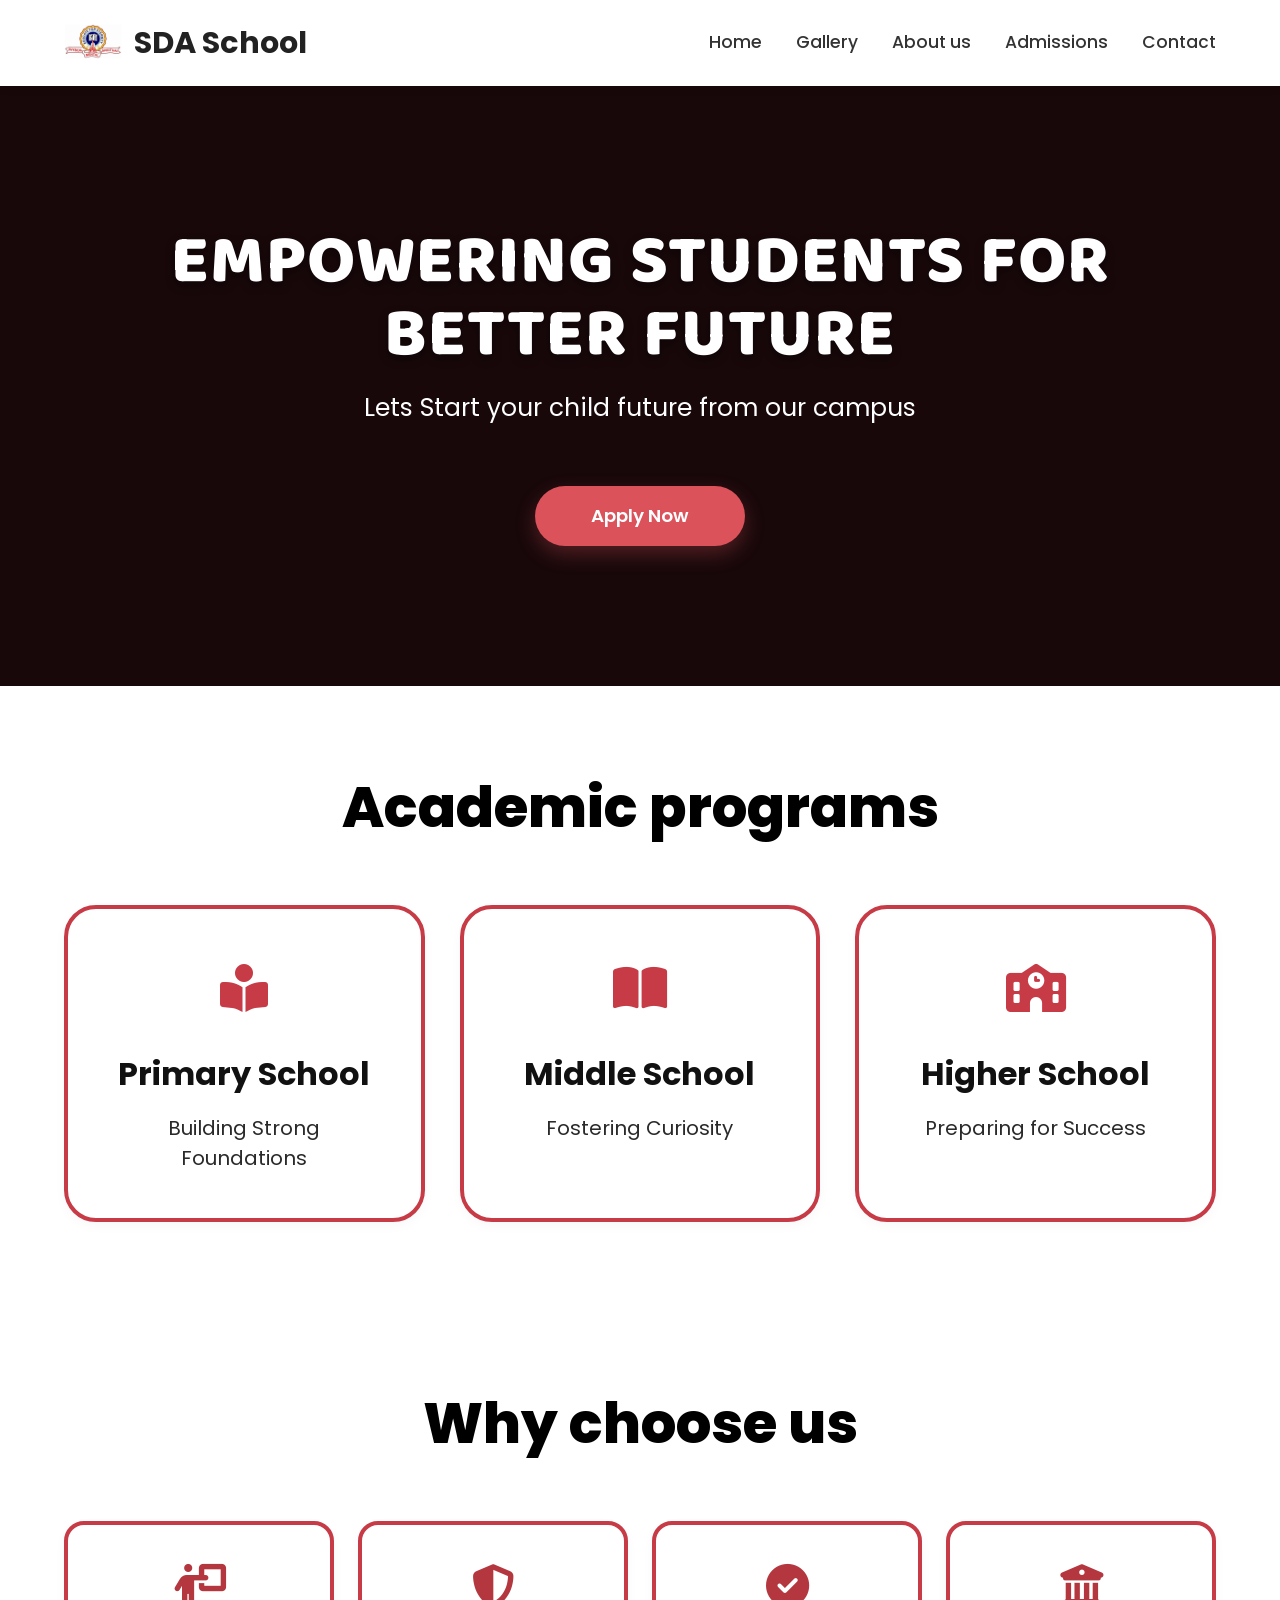
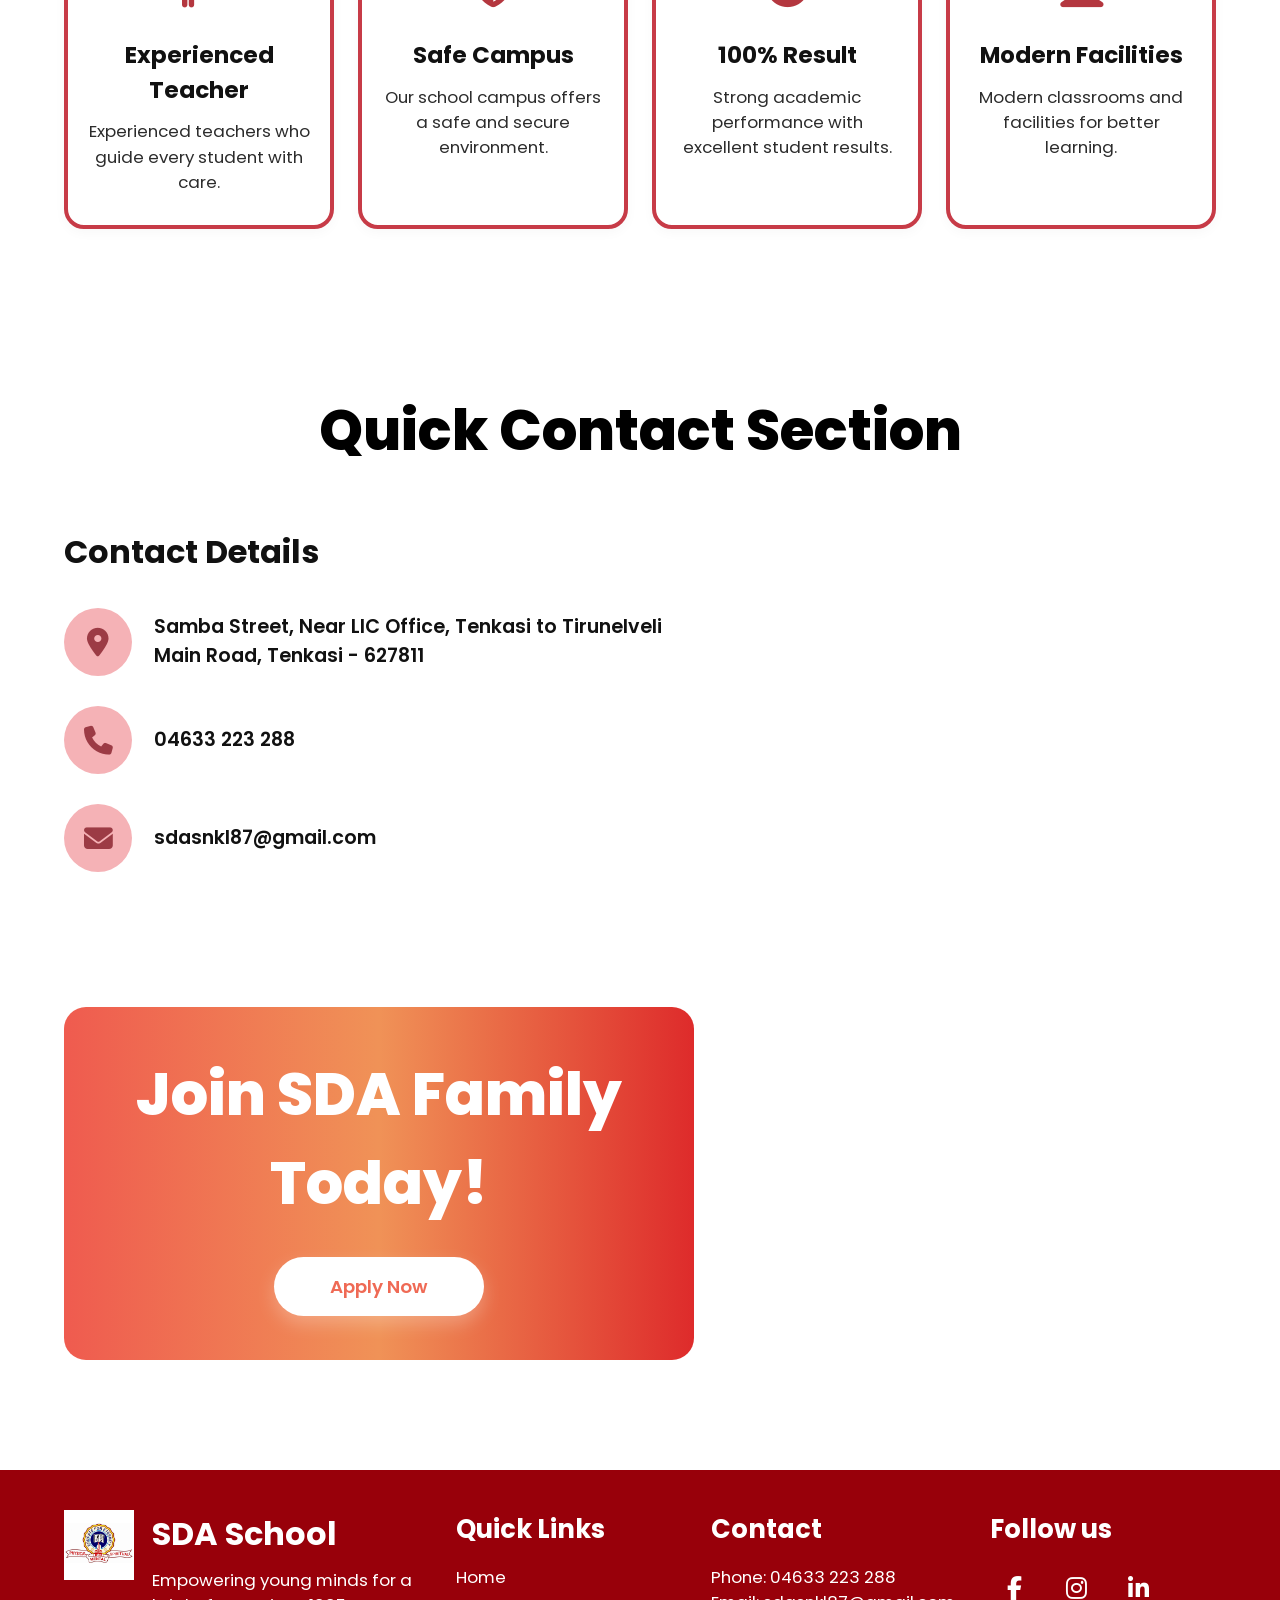
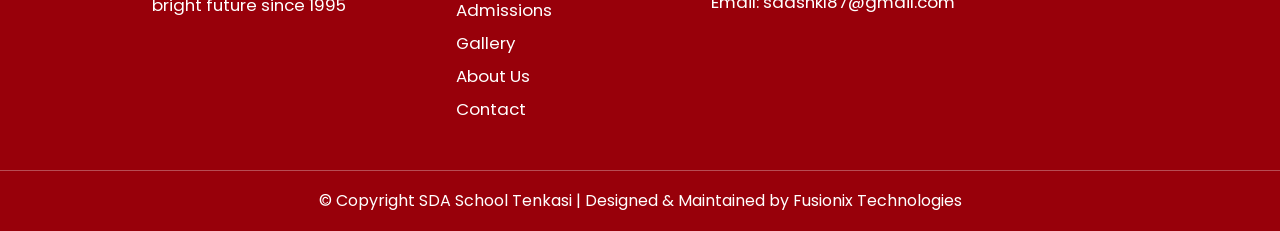
==== index.html @ a0b16a86 "completed at iniatly wait for changes" ====
<!DOCTYPE html>
<html lang="en">
<head>
  <meta charset="UTF-8" />
  <meta name="viewport" content="width=device-width, initial-scale=1.0" />
  <title>SDA School</title>

  <link rel="preconnect" href="https://fonts.googleapis.com">
  <link rel="preconnect" href="https://fonts.gstatic.com" crossorigin>
  <link href="https://fonts.googleapis.com/css2?family=Baloo+2:wght@700;800&family=Poppins:wght@300;400;500;600;700;800&display=swap" rel="stylesheet">

  <link
    rel="stylesheet"
    href="https://cdnjs.cloudflare.com/ajax/libs/font-awesome/6.5.2/css/all.min.css"
  />

  <!-- AOS animation -->
  <link href="https://unpkg.com/aos@2.3.4/dist/aos.css" rel="stylesheet">

  <link rel="stylesheet" href="styles.css" />
</head>
<body>

  <!-- Header -->
  <header class="header">
    <div class="container nav-container">
      <div class="logo-box">
        <img src="images/school-logo.jpg" alt="SDA School Logo" class="logo" />
        <h2>SDA School</h2>
      </div>

      <nav class="navbar" id="navbar">
        <a href="#home">Home</a>
        <a href="gallery.html">Gallery</a>
        <a href="about.html">About us</a>
        
        <a href="admission.html">Admissions</a>
        <a href="contact.html">Contact</a>
      </nav>

      <div class="menu-toggle" id="menu-toggle">
        <i class="fa-solid fa-bars"></i>
      </div>
    </div>
  </header>

 <div class="hero">
  <div class="slider">
    <img src="images/school-enterce.JPG" class="slide">
    <img src="images/School-frontview.JPG" class="slide">
    <img src="images/school-innerview(1).JPG" class="slide">
  </div>

  <div class="overlay"></div>

  <div class="hero-content">
    <h1 data-aos="fade-up" data-aos-duration="1000">EMPOWERING STUDENTS FOR<br>BETTER FUTURE</h1>
    <p data-aos="fade-up" data-aos-duration="1000">Lets Start your child future from our campus</p>

    <div class="hero-buttons"data-aos="fade-up" data-aos-delay="400" data-aos-duration="800">
       <div class="hero-buttons" data-aos="fade-up" data-aos-delay="300">
        <a href="contact.html" class="btn btn-primary">Apply Now</a>
        
      </div>
    </div>
  </div>
</div>

  <!-- Academic Programs -->
  <section class="section" id="academics">
    <div class="container">
      <h2 class="section-title" data-aos="fade-up">Academic programs</h2>

      <div class="program-grid">
        <div class="program-card" data-aos="zoom-in" data-aos-delay="100">
          <div class="program-icon">
            <i class="fa-solid fa-book-open-reader"></i>
          </div>
          <h3>Primary School</h3>
          <p>Building Strong <br> Foundations</p>
        </div>

        <div class="program-card" data-aos="zoom-in" data-aos-delay="200">
          <div class="program-icon">
            <i class="fa-solid fa-book-open"></i>
          </div>
          <h3>Middle School</h3>
          <p>Fostering Curiosity</p>
        </div>

        <div class="program-card" data-aos="zoom-in" data-aos-delay="300">
          <div class="program-icon">
            <i class="fa-solid fa-school"></i>
          </div>
          <h3>Higher School</h3>
          <p>Preparing for Success</p>
        </div>
      </div>
    </div>
  </section>

  <!-- Why Choose Us -->
  <section class="section why-section" id="about">
    <div class="container">
      <h2 class="section-title" data-aos="fade-up">Why choose us</h2>

      <div class="why-grid">
        <div class="why-card" data-aos="fade-up" data-aos-delay="100">
          <div class="why-icon">
            <i class="fa-solid fa-person-chalkboard"></i>
          </div>
          <h3>Experienced Teacher</h3>
          <p>Experienced teachers who guide every student with care.</p>
        </div>

        <div class="why-card" data-aos="fade-up" data-aos-delay="200">
          <div class="why-icon">
            <i class="fa-solid fa-shield-halved"></i>
          </div>
          <h3>Safe Campus</h3>
          <p>Our school campus offers a safe and secure environment.</p>
        </div>

        <div class="why-card" data-aos="fade-up" data-aos-delay="300">
          <div class="why-icon">
            <i class="fa-solid fa-circle-check"></i>
          </div>
          <h3>100% Result</h3>
          <p>Strong academic performance with excellent student results.</p>
        </div>

        <div class="why-card" data-aos="fade-up" data-aos-delay="400">
          <div class="why-icon">
            <i class="fa-solid fa-building-columns"></i>
          </div>
          <h3>Modern Facilities</h3>
          <p>Modern classrooms and facilities for better learning.</p>
        </div>
      </div>
    </div>
  </section>

  <!-- Contact -->
  <section class="section contact-section" id="contact">
    <div class="container">
      <h2 class="section-title" data-aos="fade-up">Quick Contact Section</h2>

      <div class="contact-wrapper">
        <div class="contact-left" data-aos="fade-right" data-aos-duration="1000">
          <h3>Contact Details</h3>

          <div class="contact-item">
            <div class="contact-icon pink">
              <i class="fa-solid fa-location-dot"></i>
            </div>
            <p>Samba Street, Near LIC Office, Tenkasi to Tirunelveli Main Road, Tenkasi - 627811</p>
          </div>

          <div class="contact-item">
            <div class="contact-icon pink">
              <i class="fa-solid fa-phone"></i>
            </div>
            <p>04633 223 288</p>
          </div>

          <div class="contact-item">
            <div class="contact-icon pink">
              <i class="fa-solid fa-envelope"></i>
            </div>
            <p>sdasnkl87@gmail.com</p>
          </div>
        </div>

       <div class="contact-right">
  <iframe 
    src="https://www.google.com/maps?q=SDA+School+Tenkasi&output=embed"
    width="100%" 
    height="350" 
    style="border:0; border-radius:10px;" 
    allowfullscreen="" 
    loading="lazy">
  </iframe>
</div>

      <!-- CTA -->
      <div class="cta-box" data-aos="zoom-in-up" data-aos-duration="1000">
        <h2>Join SDA Family Today!</h2>
        <div class="cta-buttons">
          <a href="contact.html" class="btn btn-light">Apply Now</a>
          
        </div>
      </div>
    </div>
  </section>

  <!-- Footer -->
  <footer class="footer" id="gallery">
    <div class="container footer-grid">
      <div class="footer-col brand-col" data-aos="fade-up" data-aos-delay="100">
        <div class="footer-brand">
          <img src="images/school-logo.jpg" alt="SDA Logo" />
          <div>
            <h3>SDA School</h3>
            <p>Empowering young minds for a bright future since 1995</p>
          </div>
        </div>
      </div>

      <div class="footer-col" data-aos="fade-up" data-aos-delay="200">
        <h4>Quick Links</h4>
        <ul>
          <li><a href="index.html">Home</a></li>
         
          <li><a href="admissions.html">Admissions</a></li>
          <li><a href="gallery.html">Gallery</a></li>
          <li><a href="about.html">About Us</a></li>
          <li><a href="contact.html">Contact</a></li>
        </ul>
      </div>

      <div class="footer-col" data-aos="fade-up" data-aos-delay="300">
        <h4>Contact</h4>
        <p>Phone: 04633 223 288</p>
        <p>Email: sdasnkl87@gmail.com</p>
      </div>

      <div class="footer-col" data-aos="fade-up" data-aos-delay="400">
        <h4>Follow us</h4>
        <div class="social-icons">
          <a href="#"><i class="fa-brands fa-facebook-f"></i></a>
          <a href="#"><i class="fa-brands fa-instagram"></i></a>
          <a href="#"><i class="fa-brands fa-linkedin-in"></i></a>
        </div>
      </div>
    </div>

    <div class="footer-bottom">
      <p>© Copyright SDA School Tenkasi | Designed & Maintained by Fusionix Technologies</p>
    </div>
  </footer>

  <script src="https://unpkg.com/aos@2.3.4/dist/aos.js"></script>
  <script src="script.js"></script>
</body>
</html>
---- styles.css ----
* {
  margin: 0;
  padding: 0;
  box-sizing: border-box;
}

html {
  scroll-behavior: smooth;
}

body {
  font-family: "Poppins", sans-serif;
  background: #ffffff;
  color: #111;
  line-height: 1.5;
  overflow-x: hidden;
}

img {
  max-width: 100%;
  display: block;
}

a {
  text-decoration: none;
}

.container {
  width: 90%;
  max-width: 1250px;
  margin: auto;
}

/* HEADER */
.header {
  width: 100%;
  background: #ffffff;
  box-shadow: 0 1px 10px rgba(0, 0, 0, 0.08);
  position: sticky;
  top: 0;
  z-index: 999;
}

.nav-container {
  display: flex;
  align-items: center;
  justify-content: space-between;
  min-height: 86px;
}

.logo-box {
  display: flex;
  align-items: center;
  gap: 12px;
  color: #222;
}

.logo {
  width: 58px;
  height: 58px;
  object-fit: contain;
}

.logo-box h2 {
  font-size: 1.9rem;
  font-weight: 700;
  color: #222;
}

.navbar {
  display: flex;
  align-items: center;
  gap: 34px;
}

.navbar a {
  color: #333;
  font-size: 1.08rem;
  font-weight: 500;
  transition: 0.3s;
  position: relative;
  padding: 0;
}

.navbar a::after {
  display: none;
}

.navbar a:hover {
  color: #c63c48;
}

.active-link {
  background: #c63c48;
  color: #fff !important;
  padding: 8px 18px !important;
  border-radius: 999px;
}

.menu-toggle {
  display: none;
  font-size: 1.7rem;
  cursor: pointer;
}

/* HERO */
.hero {
  position: relative;
  min-height: 600px;
  height: 600px;
  overflow: hidden;
  display: flex;
  align-items: center;
  justify-content: center;
  background-color: #2b0f12;
}

.slider {
  position: absolute;
  inset: 0;
  width: 100%;
  height: 100%;
}

.slide {
  position: absolute;
  inset: 0;
  width: 100%;
  height: 100%;
  object-fit: cover;
  opacity: 0;
  transition: opacity 1s ease-in-out;
}

.slide.active {
  opacity: 1;
}

.overlay {
  position: absolute;
  inset: 0;
  background: rgba(0, 0, 0, 0.45);
}

.hero-content {
  position: relative;
  z-index: 2;
  text-align: center;
  color: #fff;
  padding: 60px 20px;
}

.hero-content h1 {
  font-family: "Baloo 2", cursive;
  font-size: 4.3rem;
  line-height: 1.05;
  font-weight: 800;
  letter-spacing: 1px;
  text-transform: uppercase;
  text-shadow: 0 4px 10px rgba(0, 0, 0, 0.4);
}

.hero-content p {
  margin-top: 18px;
  font-size: 1.55rem;
  font-weight: 400;
}

.hero-buttons {
  display: flex;
  justify-content: center;
  gap: 18px;
  margin-top: 30px;
  flex-wrap: wrap;
}

/* BUTTONS */
.btn {
  display: inline-flex;
  align-items: center;
  justify-content: center;
  min-width: 210px;
  padding: 16px 34px;
  border-radius: 40px;
  font-size: 1.15rem;
  font-weight: 600;
  transition: all 0.3s ease;
  cursor: pointer;
  border: none;
}

.btn-primary {
  background: #db525b;
  color: #fff;
  box-shadow: 0 8px 20px rgba(219, 82, 91, 0.3);
}

.btn-primary:hover {
  background: #c9444d;
  transform: translateY(-3px) scale(1.02);
}

.btn-outline {
  border: 3px solid #d5515b;
  color: #fff;
  background: transparent;
}

.btn-outline:hover {
  background: #d5515b;
  transform: translateY(-3px) scale(1.02);
}

.btn-light {
  background: #fff;
  color: #ef6a55;
  box-shadow: 0 8px 18px rgba(255, 255, 255, 0.25);
}

.btn-light:hover {
  transform: translateY(-3px) scale(1.02);
}

.btn-outline-light {
  border: 3px solid #fff;
  color: #fff;
  background: transparent;
}

.btn-outline-light:hover {
  background: rgba(255, 255, 255, 0.1);
  transform: translateY(-3px) scale(1.02);
}

/* SECTIONS */
.section {
  padding: 80px 0;
}

.section-title {
  text-align: center;
  font-size: 3.5rem;
  font-weight: 800;
  margin-bottom: 55px;
  color: #000;
}

/* PROGRAM */
.program-grid {
  display: grid;
  grid-template-columns: repeat(3, 1fr);
  gap: 35px;
}

.program-card {
  background: #fff;
  border: 4px solid #c73b47;
  border-radius: 32px;
  padding: 45px 28px;
  text-align: center;
  min-height: 290px;
  transition: all 0.35s ease-in-out;
  box-shadow: 0 4px 12px rgba(0, 0, 0, 0.03);
}

.program-card:hover {
  transform: translateY(-10px) scale(1.02);
  box-shadow: 0 16px 28px rgba(0, 0, 0, 0.1);
}

.program-icon {
  font-size: 3rem;
  color: #c73b47;
  margin-bottom: 24px;
}

.program-card h3 {
  font-size: 2rem;
  margin-bottom: 15px;
  font-weight: 700;
}

.program-card p {
  font-size: 1.25rem;
  color: #2a2a2a;
}

/* WHY SECTION */
.why-grid {
  display: grid;
  grid-template-columns: repeat(4, 1fr);
  gap: 24px;
}

.why-card {
  background: #fff;
  border: 4px solid #c73b47;
  border-radius: 20px;
  padding: 30px 20px;
  text-align: center;
  min-height: 235px;
  transition: all 0.35s ease-in-out;
  box-shadow: 0 4px 12px rgba(0, 0, 0, 0.03);
}

.why-card:hover {
  transform: translateY(-8px) scale(1.02);
  box-shadow: 0 14px 26px rgba(0, 0, 0, 0.08);
}

.why-icon {
  font-size: 2.7rem;
  color: #b4373f;
  margin-bottom: 18px;
}

.why-card h3 {
  font-size: 1.45rem;
  margin-bottom: 12px;
  font-weight: 700;
}

.why-card p {
  font-size: 1.05rem;
  color: #2c2c2c;
}

/* CONTACT */
.contact-section h3 {
  font-size: 2rem;
  margin-bottom: 32px;
  font-weight: 700;
}

.contact-wrapper {
  display: grid;
  grid-template-columns: 1.2fr 0.9fr;
  gap: 50px;
  align-items: center;
  margin-top: 20px;
}

.contact-item {
  display: flex;
  align-items: center;
  gap: 22px;
  margin-bottom: 30px;
}

.contact-item p {
  font-size: 1.2rem;
  font-weight: 600;
  max-width: 620px;
}

.contact-icon {
  min-width: 68px;
  min-height: 68px;
  border-radius: 50%;
  display: grid;
  place-items: center;
  font-size: 1.8rem;
}

.pink {
  background: #f5b2b6;
  color: #9c3b45;
}

.contact-right img {
  width: 100%;
  max-width: 470px;
  margin-left: auto;
  border-radius: 10px;
  object-fit: cover;
  box-shadow: 0 10px 24px rgba(0, 0, 0, 0.12);
}

/* CTA */
.cta-box {
  margin-top: 55px;
  background: linear-gradient(90deg, #ef5b4f, #f09257, #de2b2b);
  border-radius: 22px;
  padding: 44px 30px;
  text-align: center;
  color: #fff;
}

.cta-box h2 {
  font-size: 3.7rem;
  font-weight: 800;
  margin-bottom: 28px;
}

.cta-buttons {
  display: flex;
  justify-content: center;
  gap: 24px;
  flex-wrap: wrap;
}

/* FOOTER */
.footer {
  background: #98000a;
  color: #fff;
  margin-top: 30px;
}

.footer-grid {
  display: grid;
  grid-template-columns: 1.6fr 1fr 1.1fr 1fr;
  gap: 30px;
  padding: 40px 0;
}

.footer-brand {
  display: flex;
  align-items: flex-start;
  gap: 18px;
}

.footer-brand img {
  width: 70px;
  height: 70px;
  object-fit: contain;
}

.footer-brand h3 {
  font-size: 2rem;
  margin-bottom: 10px;
}

.footer-brand p {
  font-size: 1.05rem;
  max-width: 270px;
}

.footer-col h4 {
  font-size: 1.6rem;
  margin-bottom: 16px;
}

.footer-col ul {
  list-style: none;
}

.footer-col ul li {
  margin-bottom: 8px;
}

.footer-col ul li a,
.footer-col p,
.footer-col a {
  color: #fff;
  font-size: 1.05rem;
}

.social-icons {
  display: flex;
  gap: 14px;
  margin-top: 10px;
}

.social-icons a {
  width: 48px;
  height: 48px;
  border-radius: 8px;
  color: #fff;
  font-size: 1.5rem;
  display: grid;
  place-items: center;
  transition: 0.3s;
}

.social-icons a:hover {
  transform: translateY(-4px) scale(1.05);
}

.footer-bottom {
  border-top: 1px solid rgba(255, 255, 255, 0.3);
  text-align: center;
  padding: 18px 10px;
}

.footer-bottom p {
  font-size: 1rem;
}

/* RESPONSIVE */
@media (max-width: 1100px) {
  .program-grid {
    grid-template-columns: repeat(2, 1fr);
  }

  .why-grid {
    grid-template-columns: repeat(2, 1fr);
  }

  .contact-wrapper {
    grid-template-columns: 1fr;
  }

  .contact-right img {
    margin: 0 auto;
  }

  .footer-grid {
    grid-template-columns: repeat(2, 1fr);
  }

  .hero-content h1 {
    font-size: 3.4rem;
  }
}

@media (max-width: 768px) {
  .menu-toggle {
    display: block;
  }

  .navbar {
    position: absolute;
    top: 86px;
    left: 0;
    width: 100%;
    background: #fff;
    display: none;
    flex-direction: column;
    gap: 16px;
    padding: 25px 0;
    box-shadow: 0 10px 20px rgba(0, 0, 0, 0.08);
  }

  .navbar.active {
    display: flex;
    animation: slideDown 0.3s ease;
  }

  .logo-box h2 {
    font-size: 1.4rem;
  }

  .hero {
    min-height: 520px;
    height: auto;
  }

  .hero-content {
    padding: 110px 18px 70px;
  }

  .hero-content h1 {
    font-size: clamp(2rem, 7vw, 3rem);
    line-height: 1.15;
    letter-spacing: 0.5px;
    max-width: 12ch;
    margin: 0 auto;
  }

  .hero-content p {
    font-size: 1rem;
    line-height: 1.6;
    max-width: 320px;
    margin: 16px auto 0;
  }

  .hero-buttons {
    margin-top: 24px;
    gap: 12px;
    flex-direction: column;
    align-items: center;
  }

  .hero-buttons .btn,
  .hero-buttons .btn-primary,
  .hero-buttons .btn-outline {
    width: 100%;
    max-width: 240px;
    margin-right: 0;
  }

  .section-title {
    font-size: 2.4rem;
  }

  .program-grid,
  .why-grid,
  .footer-grid {
    grid-template-columns: 1fr;
  }

  .program-card h3,
  .why-card h3 {
    font-size: 1.5rem;
  }

  .program-card p,
  .why-card p,
  .contact-item p {
    font-size: 1rem;
  }

  .cta-box h2 {
    font-size: 2.3rem;
  }

  .btn {
    min-width: 190px;
    font-size: 1rem;
    padding: 14px 24px;
  }
}

@media (max-width: 480px) {
  .container {
    width: 92%;
  }

  .hero {
    min-height: 470px;
  }

  .hero-content {
    padding: 95px 14px 55px;
  }

  .hero-content h1 {
    font-size: clamp(1.7rem, 8.5vw, 2.2rem);
    line-height: 1.18;
    max-width: 11ch;
  }

  .hero-content p {
    font-size: 0.95rem;
    max-width: 280px;
  }

  .section {
    padding: 60px 0;
  }

  .section-title {
    font-size: 2rem;
    margin-bottom: 35px;
  }

  .program-card,
  .why-card {
    padding: 28px 18px;
  }

  .contact-icon {
    min-width: 58px;
    min-height: 58px;
    font-size: 1.4rem;
  }

  .footer-brand {
    flex-direction: column;
  }

  .cta-box h2 {
    font-size: 1.8rem;
  }
}

/* ANIMATIONS */
@keyframes slideDown {
  from {
    opacity: 0;
    transform: translateY(-12px);
  }
  to {
    opacity: 1;
    transform: translateY(0);
  }
}
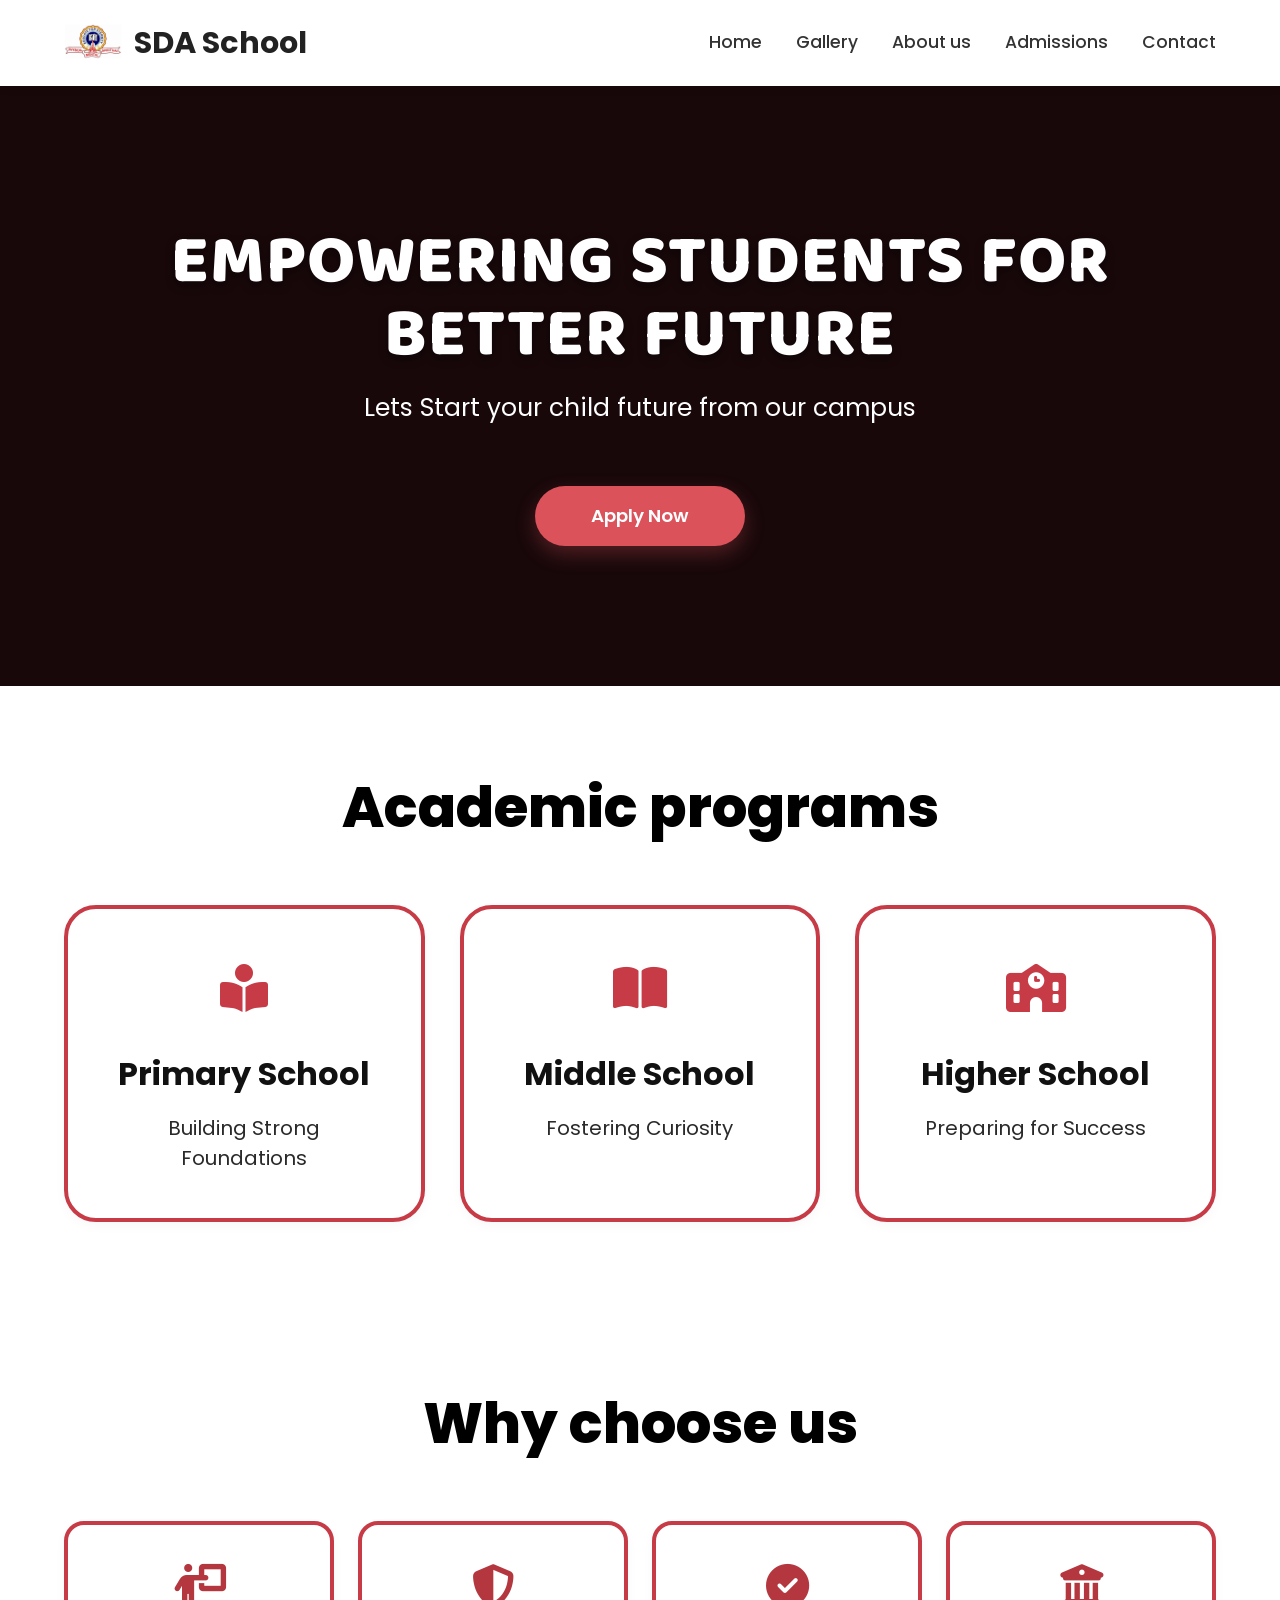
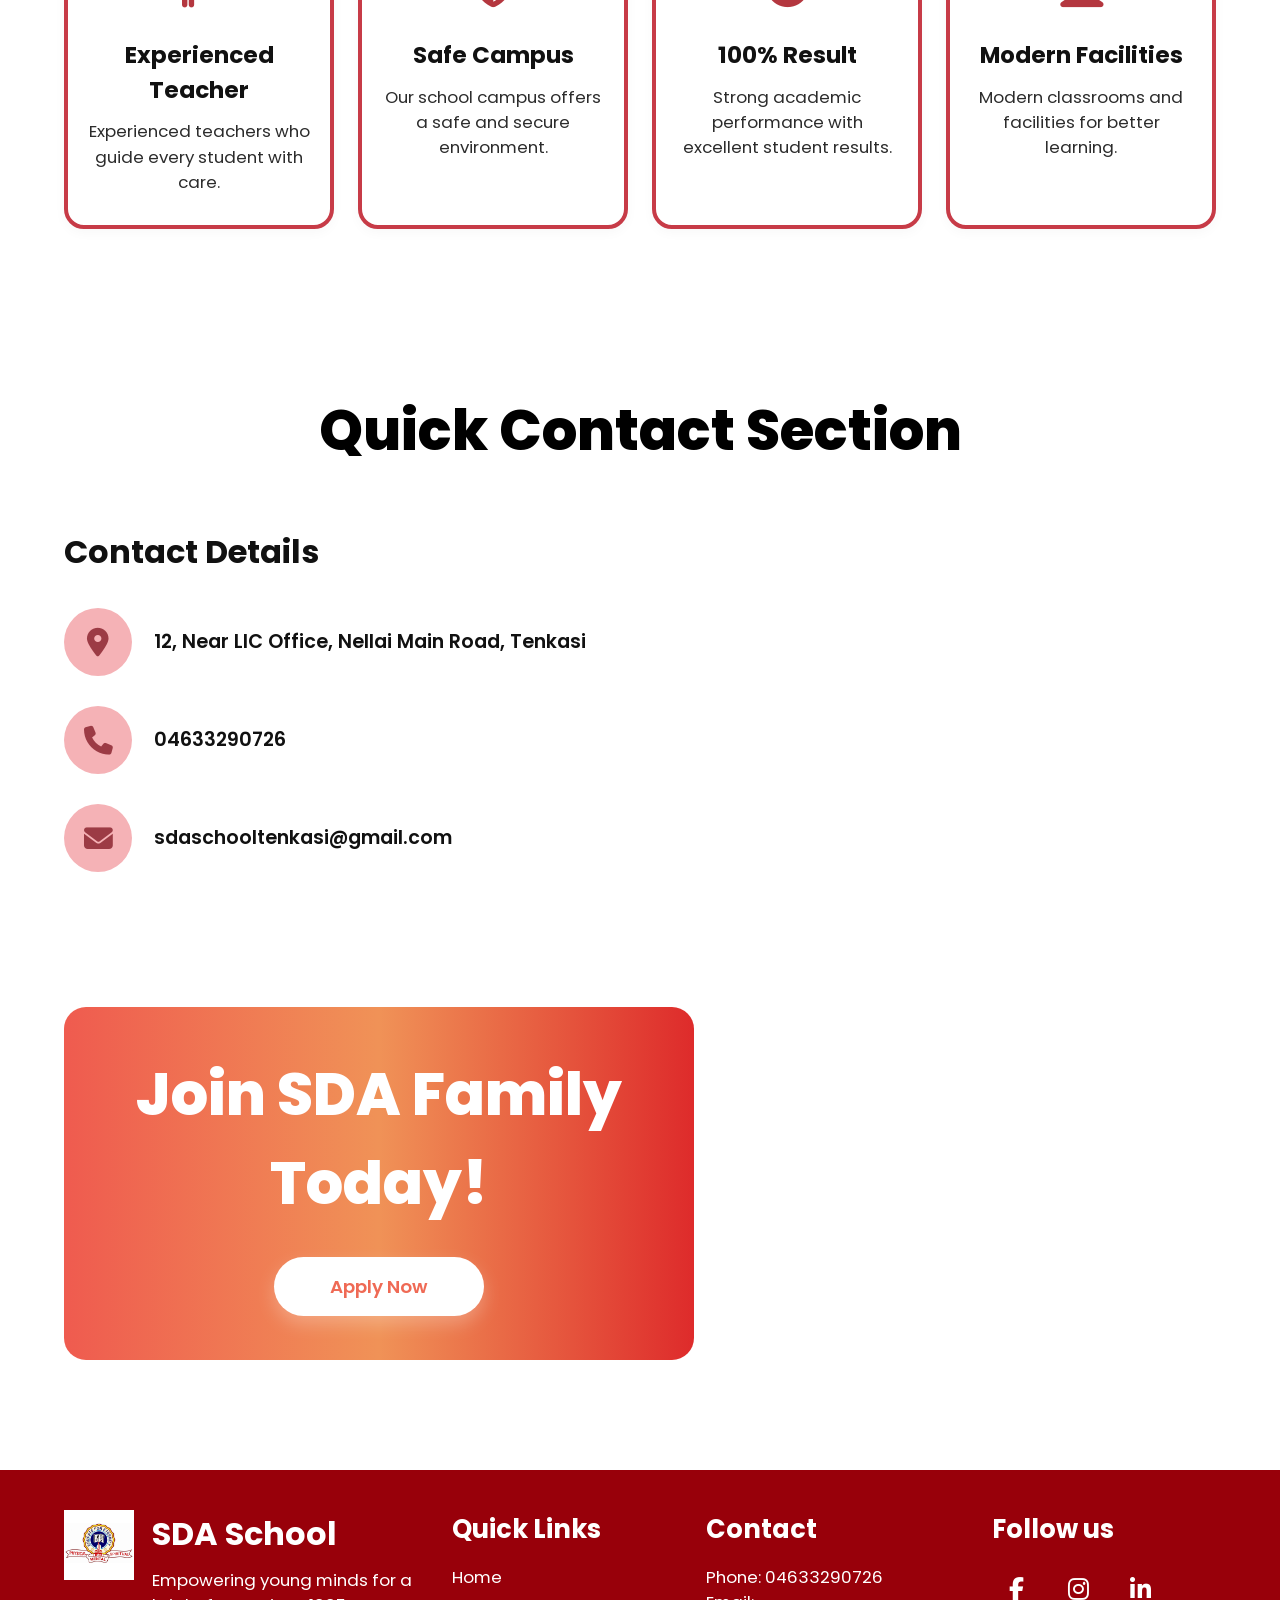
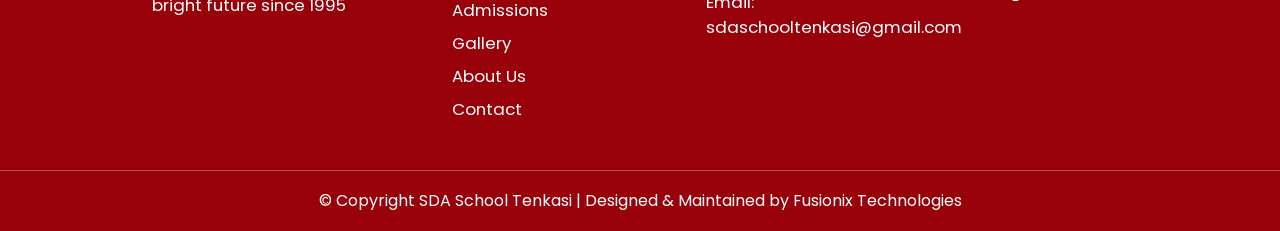
==== commit c5bf3c9b: "chnages completetd" ====
--- a/index.html
+++ b/index.html
@@ -153,21 +153,21 @@
             <div class="contact-icon pink">
               <i class="fa-solid fa-location-dot"></i>
             </div>
-            <p>Samba Street, Near LIC Office, Tenkasi to Tirunelveli Main Road, Tenkasi - 627811</p>
+         <p>12, Near LIC Office, Nellai Main Road, Tenkasi </p>
           </div>
 
           <div class="contact-item">
             <div class="contact-icon pink">
               <i class="fa-solid fa-phone"></i>
             </div>
-            <p>04633 223 288</p>
+            <p> 04633290726</p>
           </div>
 
           <div class="contact-item">
             <div class="contact-icon pink">
               <i class="fa-solid fa-envelope"></i>
             </div>
-            <p>sdasnkl87@gmail.com</p>
+            <p>sdaschooltenkasi@gmail.com</p>
           </div>
         </div>
 
@@ -220,8 +220,8 @@
 
       <div class="footer-col" data-aos="fade-up" data-aos-delay="300">
         <h4>Contact</h4>
-        <p>Phone: 04633 223 288</p>
-        <p>Email: sdasnkl87@gmail.com</p>
+        <p>Phone:  04633290726</p>
+        <p>Email: sdaschooltenkasi@gmail.com</p>
       </div>
 
       <div class="footer-col" data-aos="fade-up" data-aos-delay="400">
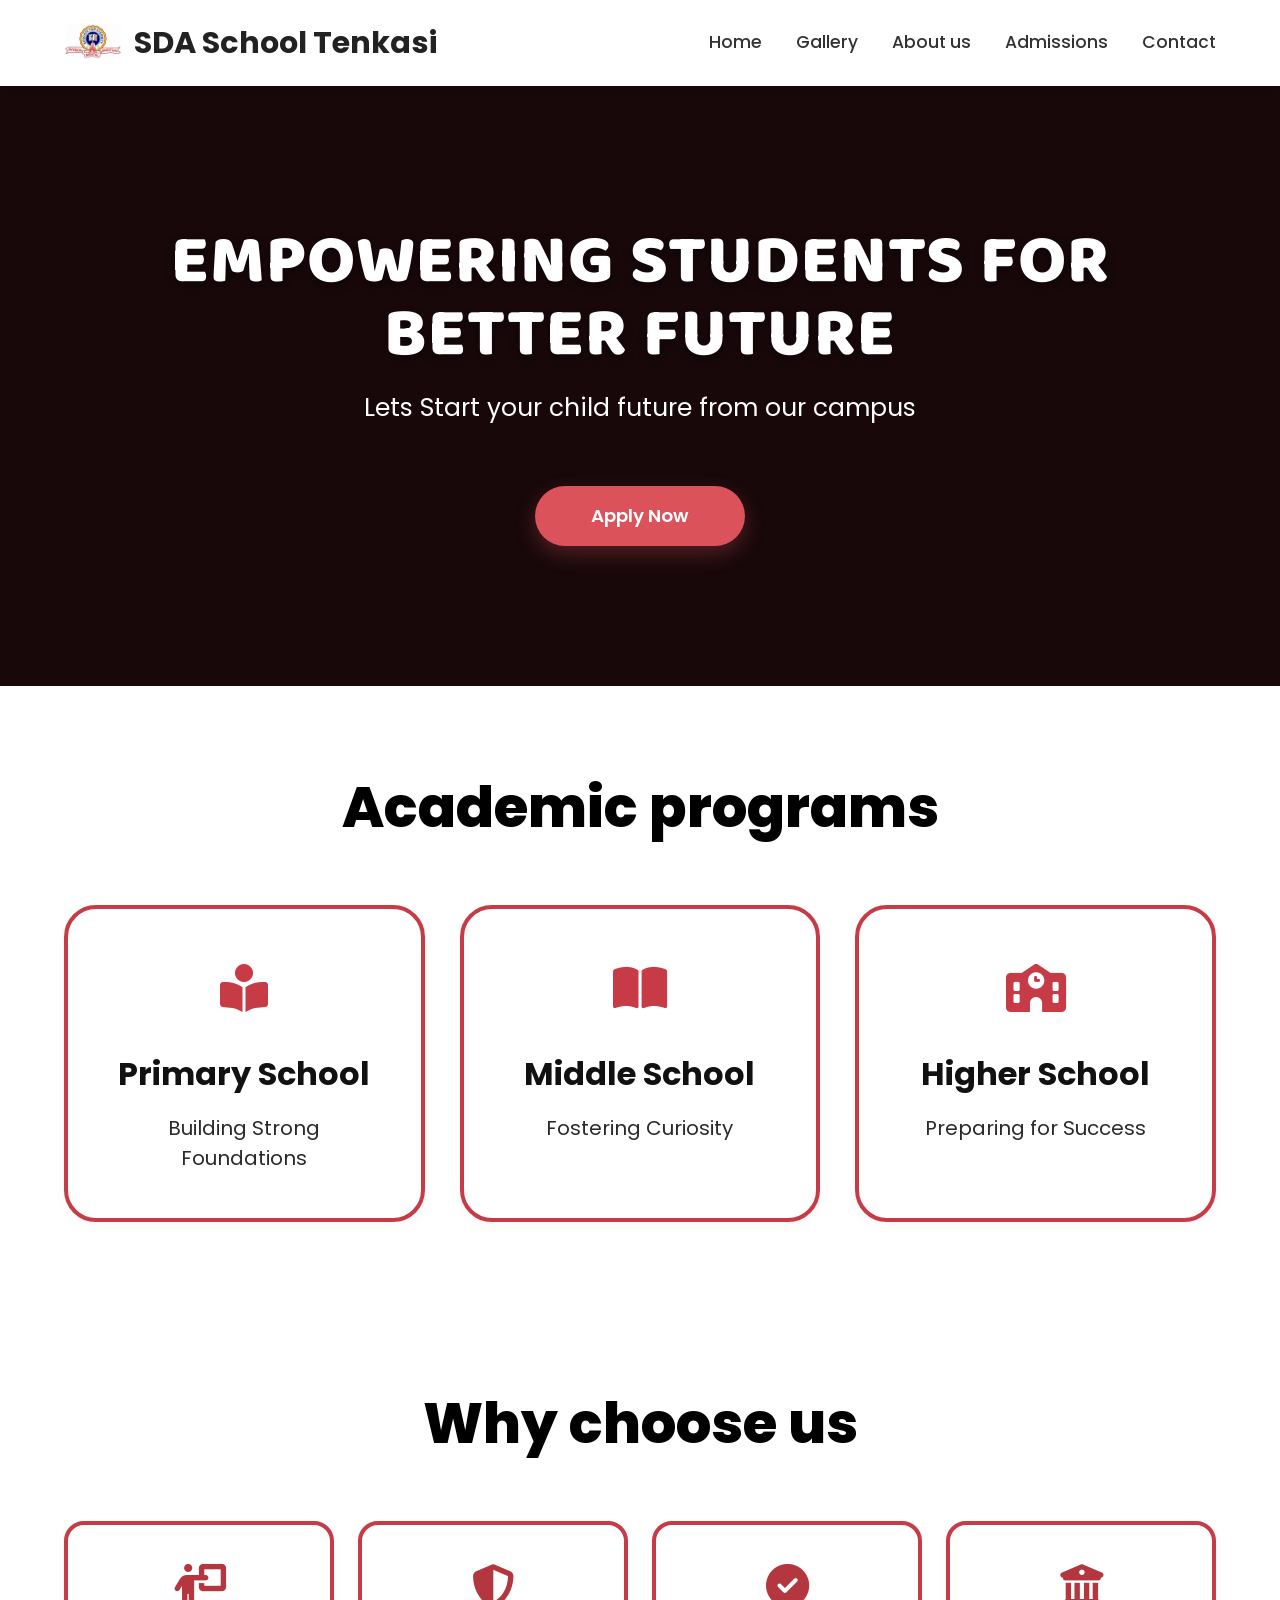
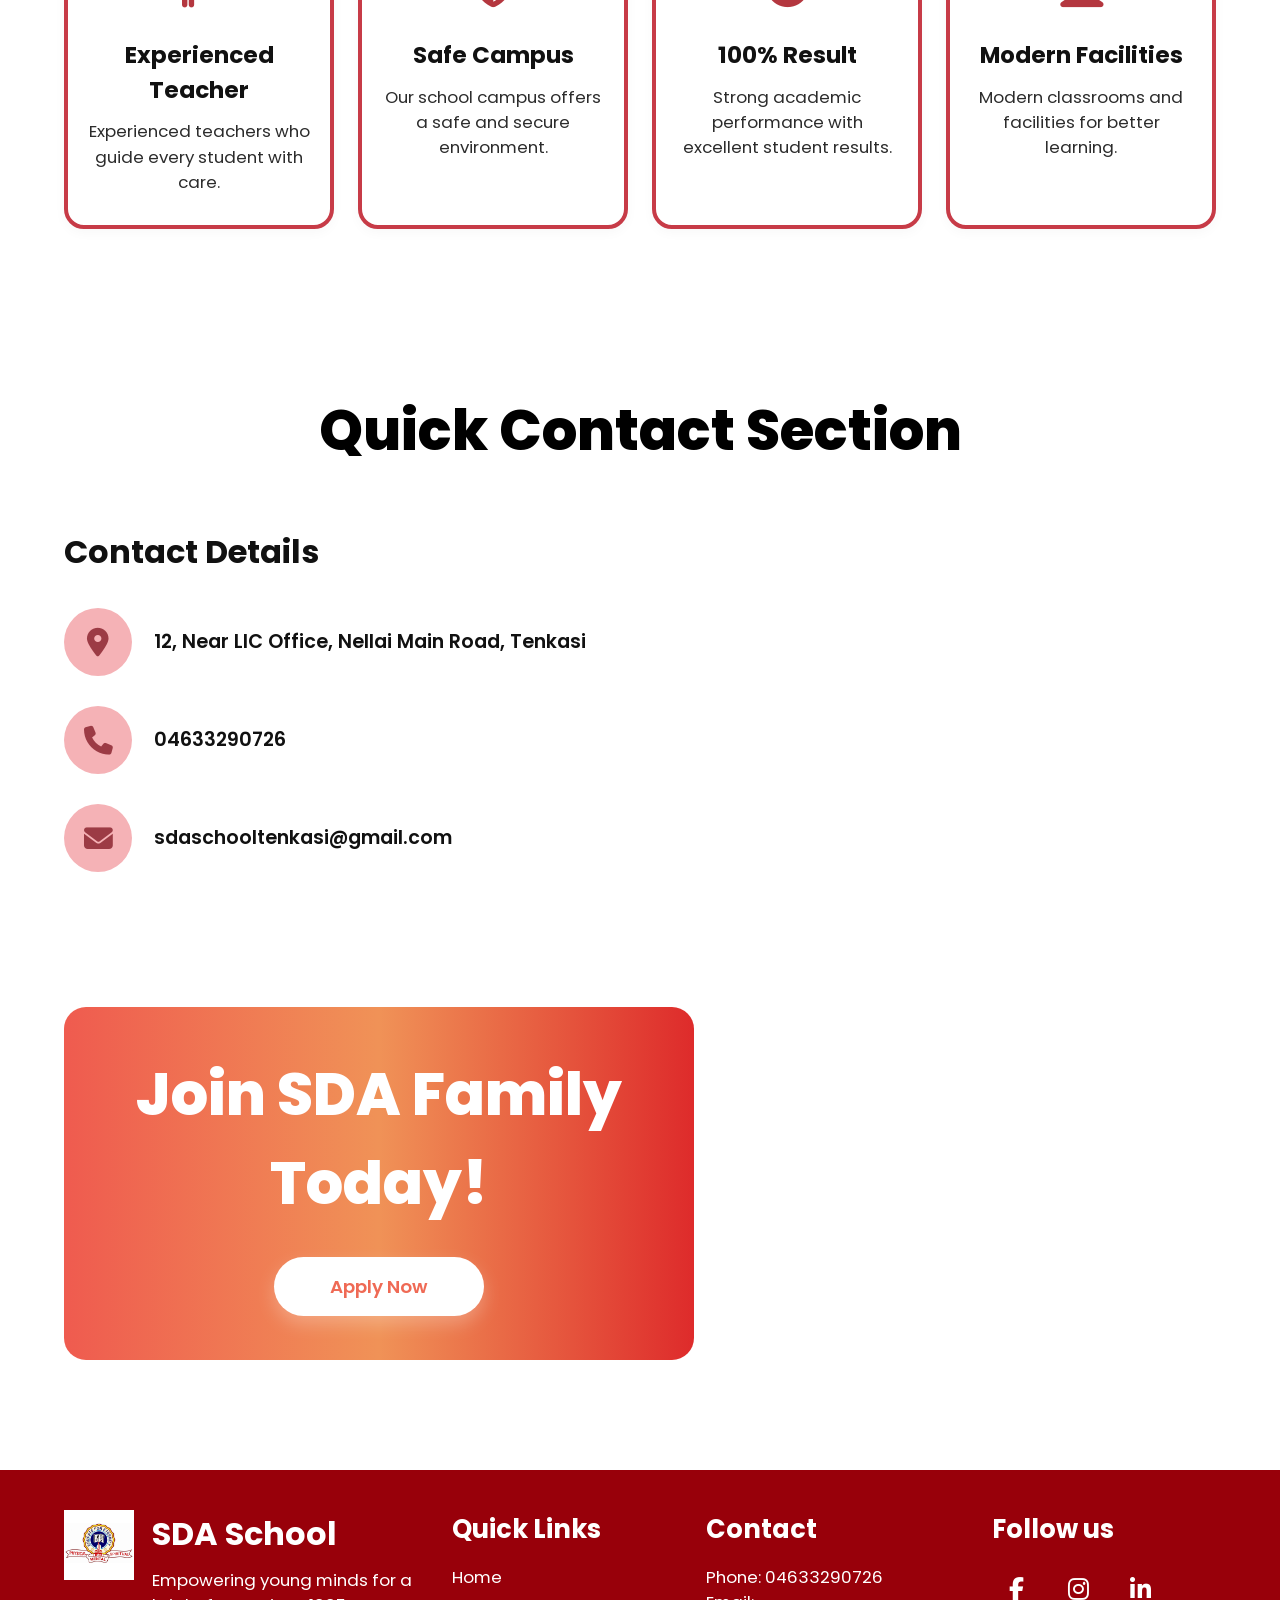
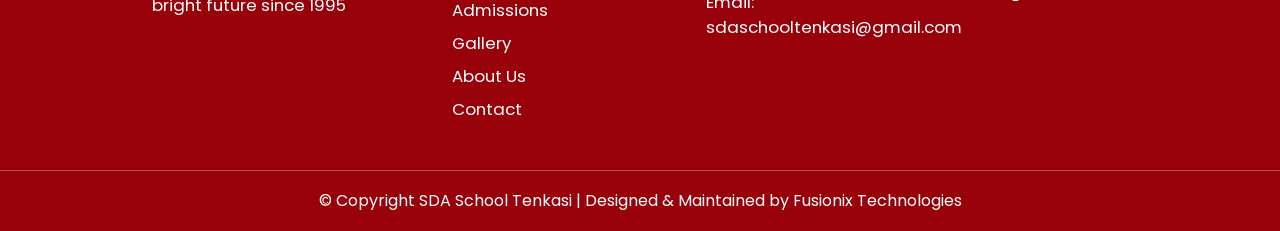
==== commit 3421b6ed: "3 changes done" ====
--- a/index.html
+++ b/index.html
@@ -3,7 +3,7 @@
 <head>
   <meta charset="UTF-8" />
   <meta name="viewport" content="width=device-width, initial-scale=1.0" />
-  <title>SDA School</title>
+  <title>SDA School Tenkasi</title>
 
   <link rel="preconnect" href="https://fonts.googleapis.com">
   <link rel="preconnect" href="https://fonts.gstatic.com" crossorigin>
@@ -26,7 +26,7 @@
     <div class="container nav-container">
       <div class="logo-box">
         <img src="images/school-logo.jpg" alt="SDA School Logo" class="logo" />
-        <h2>SDA School</h2>
+        <h2>SDA School Tenkasi</h2>
       </div>
 
       <nav class="navbar" id="navbar">
@@ -47,7 +47,7 @@
  <div class="hero">
   <div class="slider">
     <img src="images/school-enterce.JPG" class="slide">
-    <img src="images/School-frontview.JPG" class="slide">
+    <img src="images/entrance-1.jpeg" class="slide">
     <img src="images/school-innerview(1).JPG" class="slide">
   </div>
 
@@ -211,7 +211,7 @@
         <ul>
           <li><a href="index.html">Home</a></li>
          
-          <li><a href="admissions.html">Admissions</a></li>
+          <li><a href="admission.html">Admissions</a></li>
           <li><a href="gallery.html">Gallery</a></li>
           <li><a href="about.html">About Us</a></li>
           <li><a href="contact.html">Contact</a></li>
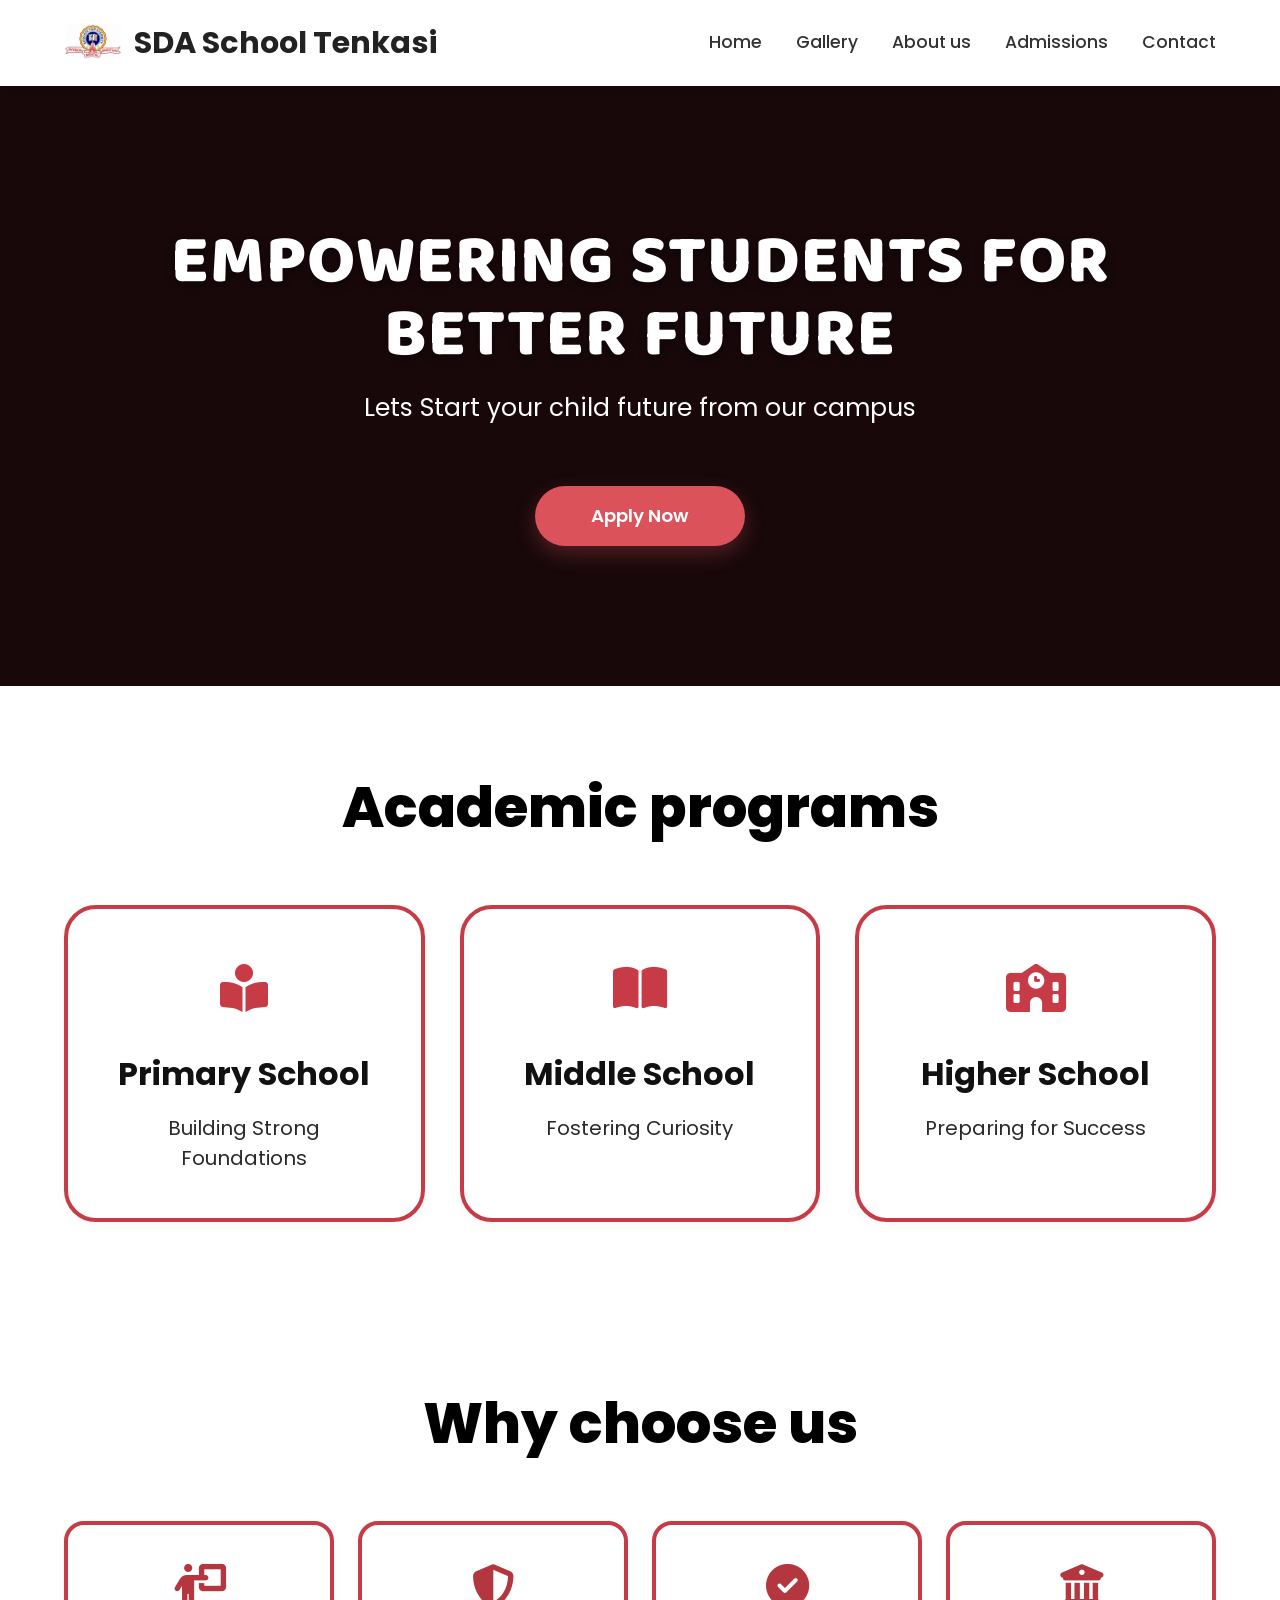
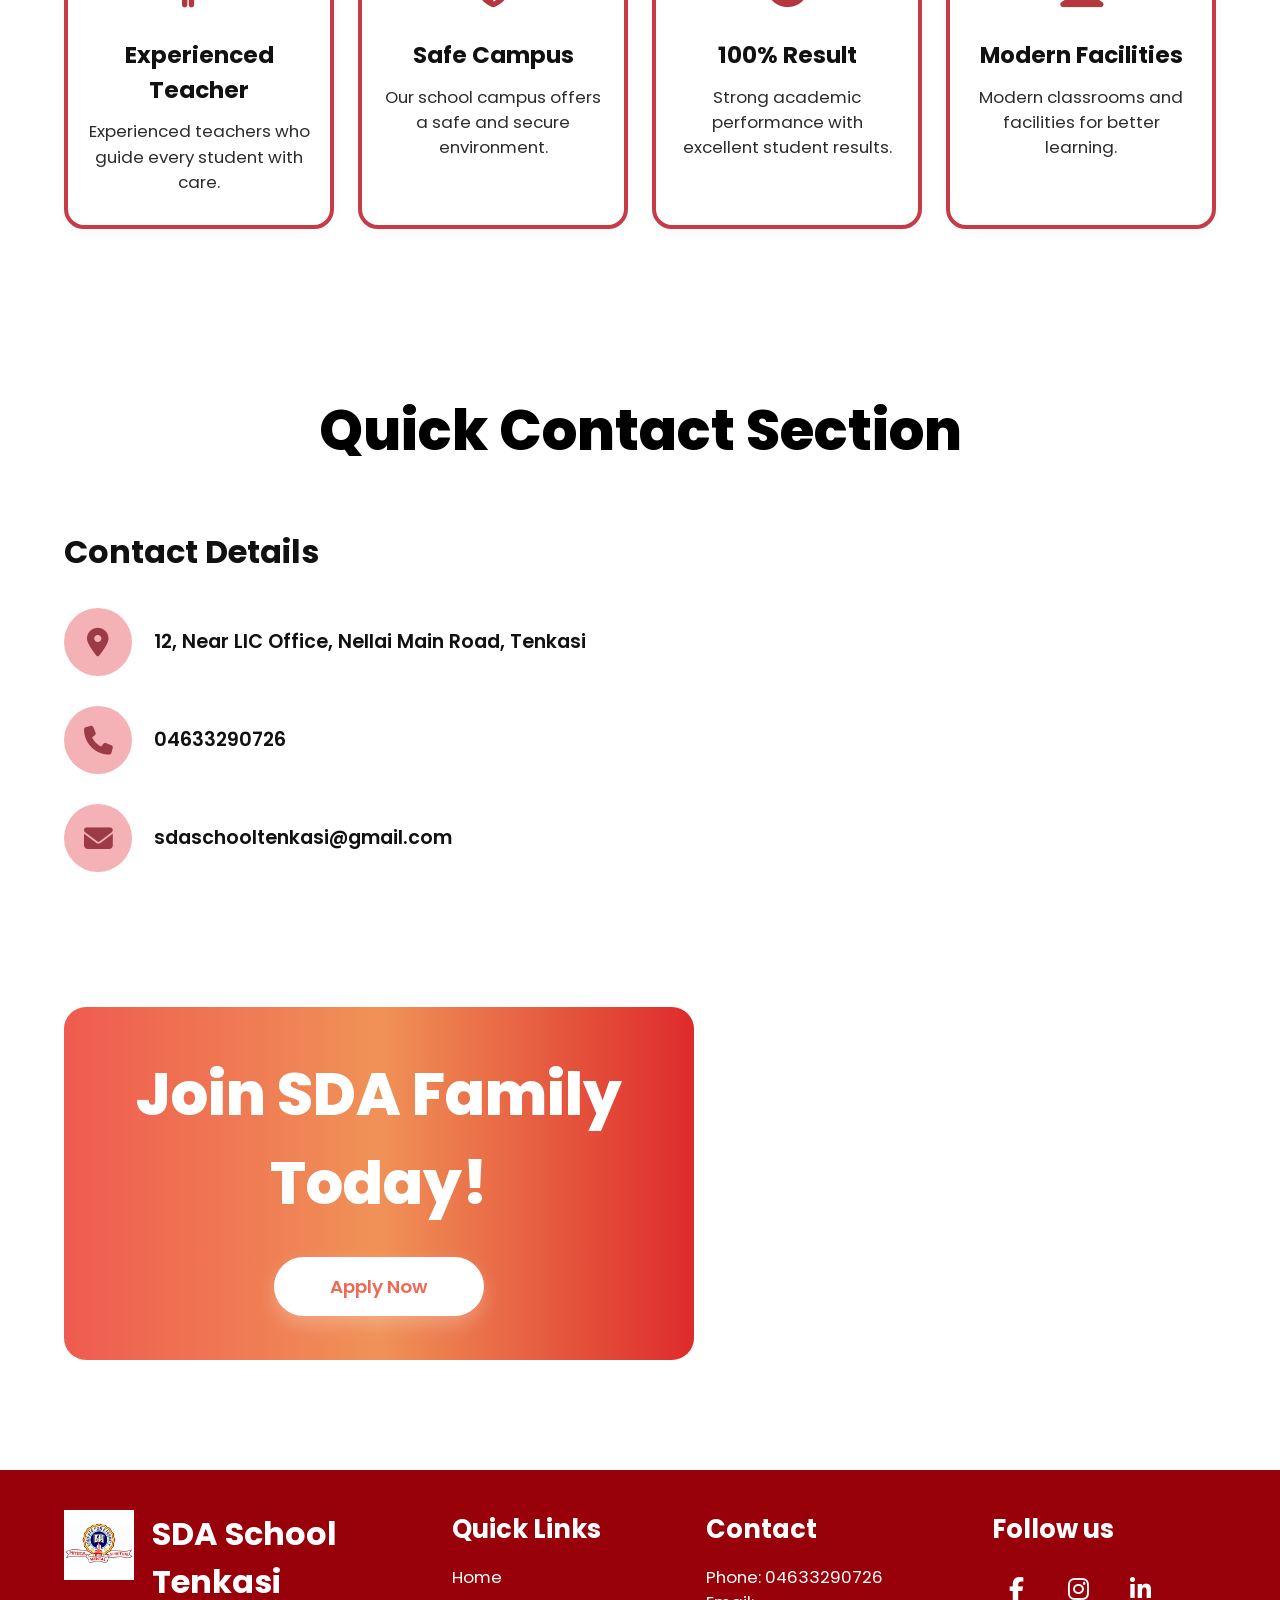
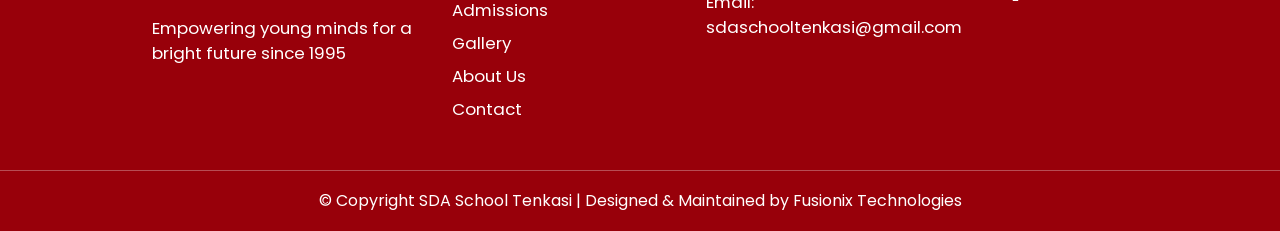
==== commit 74bee749: "changes done duplicate lab photos removed" ====
--- a/index.html
+++ b/index.html
@@ -200,7 +200,7 @@
         <div class="footer-brand">
           <img src="images/school-logo.jpg" alt="SDA Logo" />
           <div>
-            <h3>SDA School</h3>
+            <h3>SDA School Tenkasi</h3>
             <p>Empowering young minds for a bright future since 1995</p>
           </div>
         </div>
